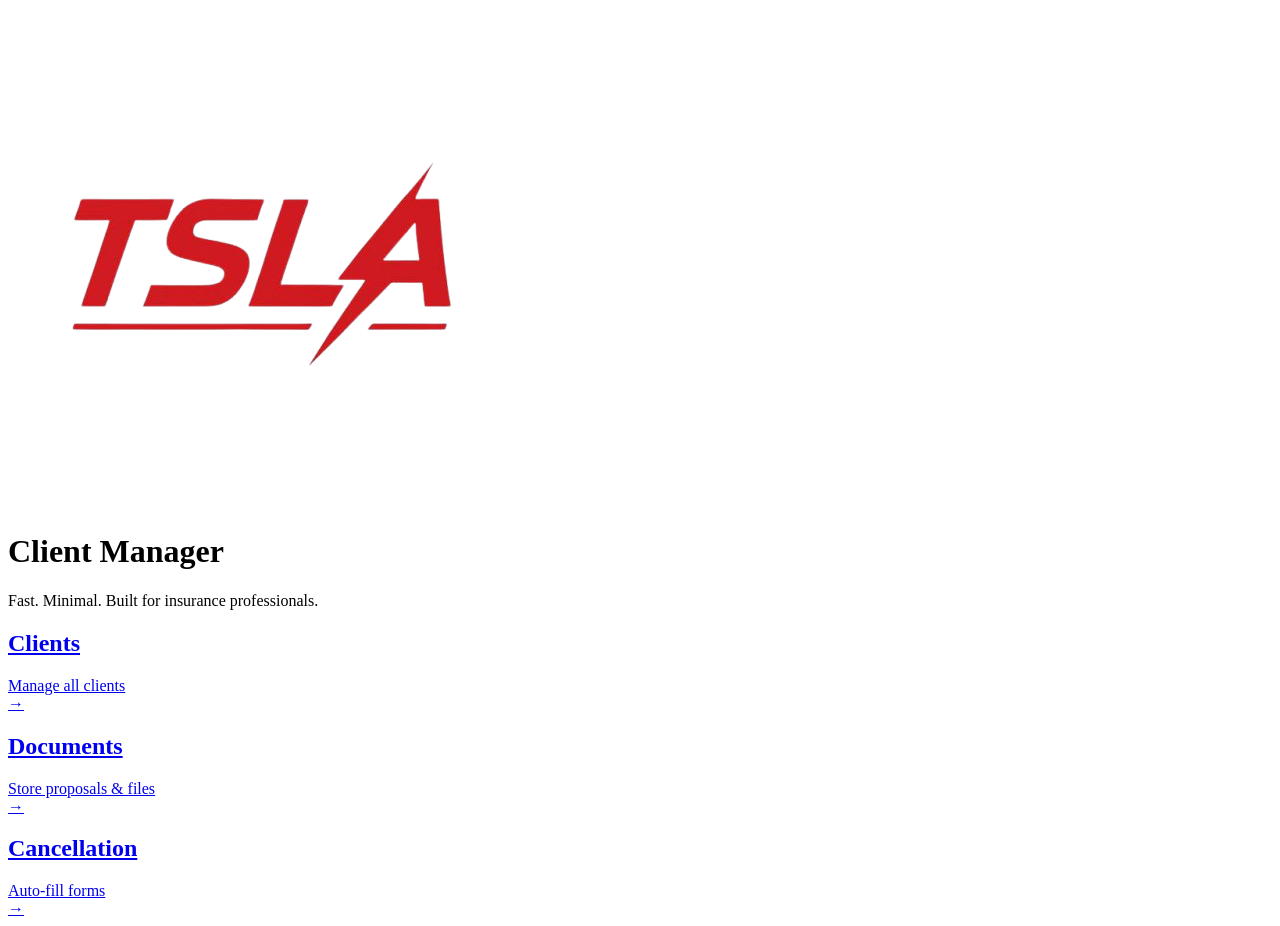
==== index.html @ 49ed08cb "Create index.html" ====
<!DOCTYPE html>
<html lang="en">
<head>
    <meta charset="UTF-8">
    <meta name="viewport" content="width=device-width, initial-scale=1.0">
    <title>TSLA Client Manager</title>

    <link rel="stylesheet" href="css/main.css">
</head>

<body>

<div class="container">

    <header>

        <img src="assets/tslalogo.png" class="logo" alt="TSLA Logo">

        <h1>Client Manager</h1>

        <p>
            Fast. Minimal. Built for insurance professionals.
        </p>

    </header>

    <main>

        <a href="#" class="card">

            <div>

                <h2>Clients</h2>

                <span>Manage all clients</span>

            </div>

            <div class="arrow">

                →

            </div>

        </a>

        <a href="#" class="card">

            <div>

                <h2>Documents</h2>

                <span>Store proposals & files</span>

            </div>

            <div class="arrow">

                →

            </div>

        </a>

        <a href="#" class="card">

            <div>

                <h2>Cancellation</h2>

                <span>Auto-fill forms</span>

            </div>

            <div class="arrow">

                →

            </div>

        </a>

    </main>

</div>

<script src="js/app.js"></script>

</body>
</html>
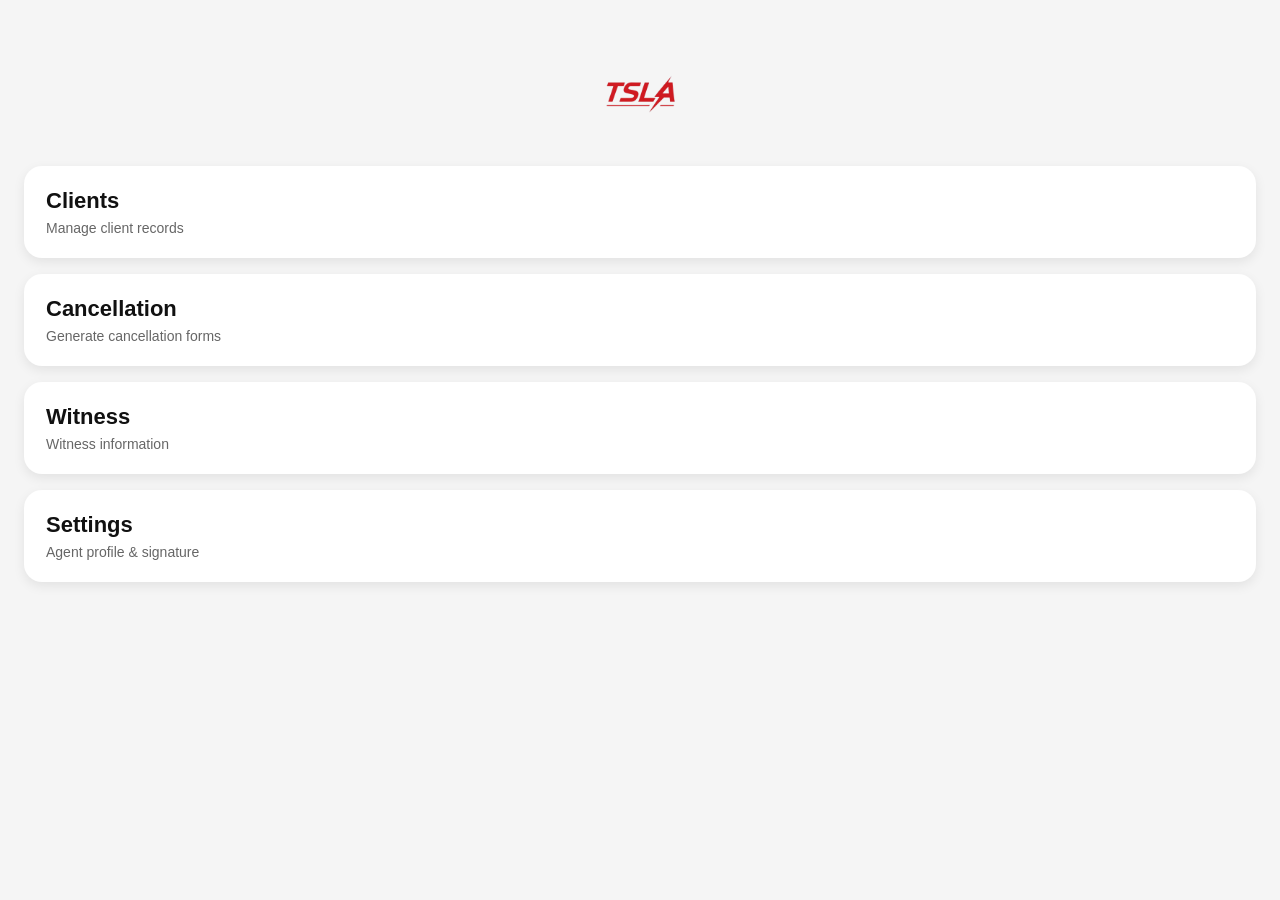
==== commit 06cec626: "Update index.html" ====
--- a/index.html
+++ b/index.html
@@ -1,90 +1,44 @@
 <!DOCTYPE html>
 <html lang="en">
 <head>
-    <meta charset="UTF-8">
-    <meta name="viewport" content="width=device-width, initial-scale=1.0">
-    <title>TSLA Client Manager</title>
-
-    <link rel="stylesheet" href="css/main.css">
+<meta charset="UTF-8">
+<meta name="viewport" content="width=device-width,initial-scale=1">
+<title>TSLA</title>
+<style>
+body{margin:0;font-family:-apple-system,BlinkMacSystemFont,sans-serif;background:#f5f5f5;padding:24px}
+.logo{text-align:center;margin:24px 0}
+.logo img{width:90px}
+.grid{display:grid;gap:16px}
+.card{display:block;background:#fff;padding:22px;border-radius:18px;text-decoration:none;color:#111;box-shadow:0 4px 12px rgba(0,0,0,.08)}
+.title{font-size:22px;font-weight:700;margin-bottom:6px}
+.sub{font-size:14px;color:#666}
+</style>
 </head>
-
 <body>
-
-<div class="container">
-
-    <header>
-
-        <img src="assets/tslalogo.png" class="logo" alt="TSLA Logo">
-
-        <h1>Client Manager</h1>
-
-        <p>
-            Fast. Minimal. Built for insurance professionals.
-        </p>
-
-    </header>
-
-    <main>
-
-        <a href="#" class="card">
-
-            <div>
-
-                <h2>Clients</h2>
-
-                <span>Manage all clients</span>
-
-            </div>
-
-            <div class="arrow">
-
-                →
-
-            </div>
-
-        </a>
-
-        <a href="#" class="card">
-
-            <div>
-
-                <h2>Documents</h2>
-
-                <span>Store proposals & files</span>
-
-            </div>
-
-            <div class="arrow">
-
-                →
-
-            </div>
-
-        </a>
-
-        <a href="#" class="card">
-
-            <div>
-
-                <h2>Cancellation</h2>
-
-                <span>Auto-fill forms</span>
-
-            </div>
-
-            <div class="arrow">
-
-                →
-
-            </div>
-
-        </a>
-
-    </main>
-
+<div class="logo">
+<img src="assets/tslalogo.png" alt="TSLA">
 </div>
 
-<script src="js/app.js"></script>
+<div class="grid">
+<a class="card" href="client.html">
+<div class="title">Clients</div>
+<div class="sub">Manage client records</div>
+</a>
 
+<a class="card" href="cancellation.html">
+<div class="title">Cancellation</div>
+<div class="sub">Generate cancellation forms</div>
+</a>
+
+<a class="card" href="witness.html">
+<div class="title">Witness</div>
+<div class="sub">Witness information</div>
+</a>
+
+<a class="card" href="settings.html">
+<div class="title">Settings</div>
+<div class="sub">Agent profile & signature</div>
+</a>
+</div>
 </body>
 </html>
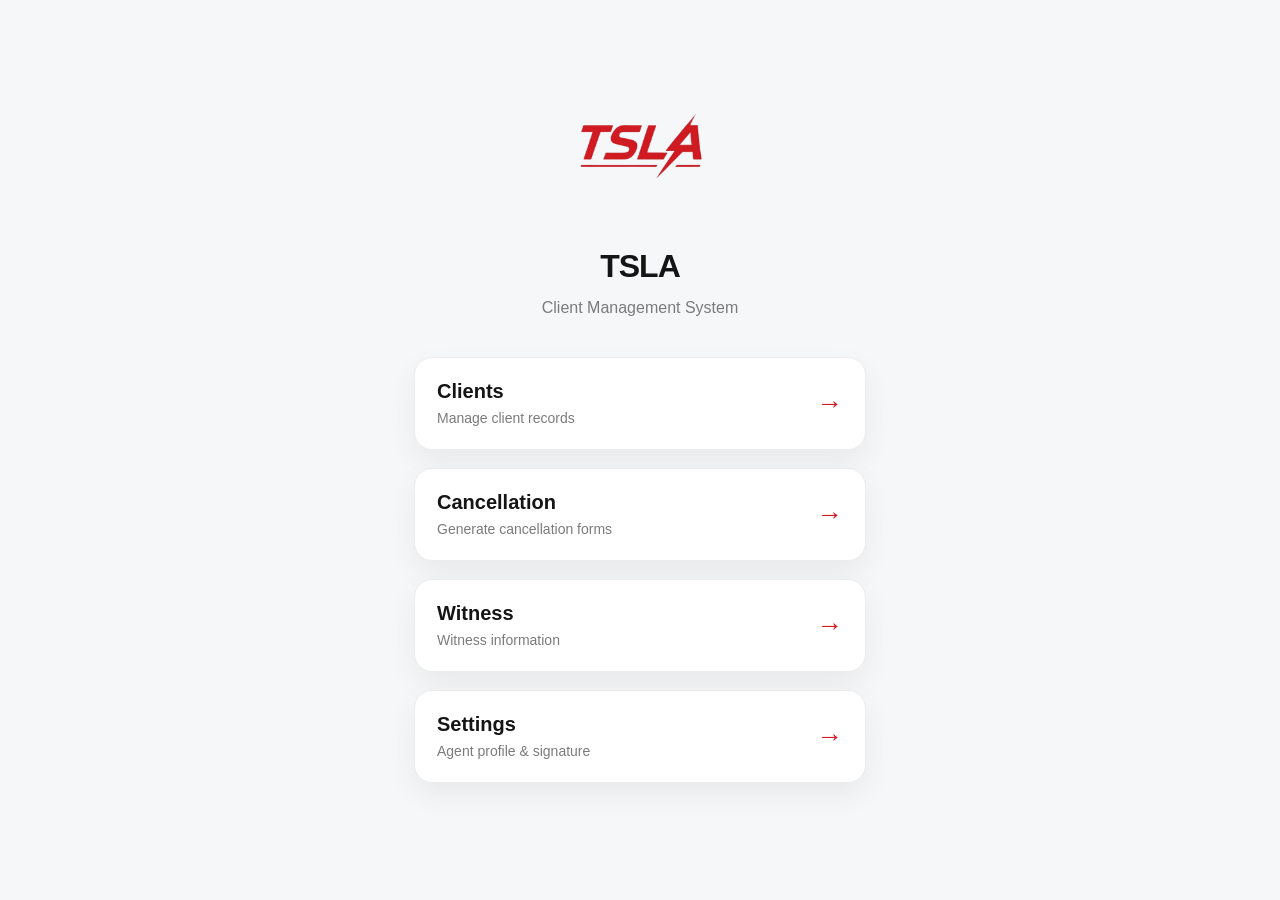
==== commit 68480e01: "Repair and improve TSLA Client Manager - Restore codebase from massive deletions - Implement client-" ====
--- a/index.html
+++ b/index.html
@@ -3,42 +3,50 @@
 <head>
 <meta charset="UTF-8">
 <meta name="viewport" content="width=device-width,initial-scale=1">
-<title>TSLA</title>
-<style>
-body{margin:0;font-family:-apple-system,BlinkMacSystemFont,sans-serif;background:#f5f5f5;padding:24px}
-.logo{text-align:center;margin:24px 0}
-.logo img{width:90px}
-.grid{display:grid;gap:16px}
-.card{display:block;background:#fff;padding:22px;border-radius:18px;text-decoration:none;color:#111;box-shadow:0 4px 12px rgba(0,0,0,.08)}
-.title{font-size:22px;font-weight:700;margin-bottom:6px}
-.sub{font-size:14px;color:#666}
-</style>
+<title>TSLA Client Manager</title>
+<link rel="stylesheet" href="css/main.css">
 </head>
 <body>
-<div class="logo">
-<img src="assets/tslalogo.png" alt="TSLA">
-</div>
+<div class="container">
+    <header>
+        <img src="assets/tslalogo.png" alt="TSLA" class="logo">
+        <h1>TSLA</h1>
+        <p>Client Management System</p>
+    </header>
 
-<div class="grid">
-<a class="card" href="client.html">
-<div class="title">Clients</div>
-<div class="sub">Manage client records</div>
-</a>
+    <main>
+        <a class="card" href="client.html">
+            <div>
+                <h2>Clients</h2>
+                <span>Manage client records</span>
+            </div>
+            <div class="arrow">→</div>
+        </a>
 
-<a class="card" href="cancellation.html">
-<div class="title">Cancellation</div>
-<div class="sub">Generate cancellation forms</div>
-</a>
+        <a class="card" href="cancellation.html">
+            <div>
+                <h2>Cancellation</h2>
+                <span>Generate cancellation forms</span>
+            </div>
+            <div class="arrow">→</div>
+        </a>
 
-<a class="card" href="witness.html">
-<div class="title">Witness</div>
-<div class="sub">Witness information</div>
-</a>
+        <a class="card" href="witness.html">
+            <div>
+                <h2>Witness</h2>
+                <span>Witness information</span>
+            </div>
+            <div class="arrow">→</div>
+        </a>
 
-<a class="card" href="settings.html">
-<div class="title">Settings</div>
-<div class="sub">Agent profile & signature</div>
-</a>
+        <a class="card" href="settings.html">
+            <div>
+                <h2>Settings</h2>
+                <span>Agent profile & signature</span>
+            </div>
+            <div class="arrow">→</div>
+        </a>
+    </main>
 </div>
 </body>
 </html>
--- a/css/main.css
+++ b/css/main.css
@@ -0,0 +1,182 @@
+:root{
+
+    --primary:#d71920;
+    --background:#f6f7f9;
+    --surface:#ffffff;
+
+    --text:#151515;
+    --muted:#7b7b7b;
+
+    --border:#ececec;
+
+    --radius:18px;
+
+    --shadow:0 12px 30px rgba(0,0,0,.06);
+
+}
+
+*{
+
+    margin:0;
+    padding:0;
+
+    box-sizing:border-box;
+
+    font-family:
+    Inter,
+    -apple-system,
+    BlinkMacSystemFont,
+    "Segoe UI",
+    sans-serif;
+
+}
+
+body{
+
+    background:var(--background);
+
+    color:var(--text);
+
+    min-height:100vh;
+
+}
+
+.container{
+
+    max-width:500px;
+
+    margin:auto;
+
+    padding:24px;
+
+}
+
+header{
+
+    text-align:center;
+
+    margin-top:40px;
+
+    margin-bottom:36px;
+
+}
+
+.logo{
+
+    width:160px;
+
+    margin-bottom:20px;
+
+}
+
+h1{
+
+    font-size:32px;
+
+    font-weight:700;
+
+    letter-spacing:-1px;
+
+}
+
+header p{
+
+    margin-top:10px;
+
+    color:var(--muted);
+
+    line-height:1.6;
+
+}
+
+main{
+
+    display:flex;
+
+    flex-direction:column;
+
+    gap:18px;
+
+}
+
+.card{
+
+    background:var(--surface);
+
+    border:1px solid var(--border);
+
+    border-radius:var(--radius);
+
+    box-shadow:var(--shadow);
+
+    padding:22px;
+
+    display:flex;
+
+    justify-content:space-between;
+
+    align-items:center;
+
+    text-decoration:none;
+
+    color:inherit;
+
+    transition:.25s;
+
+}
+
+.card:hover{
+
+    transform:translateY(-4px);
+
+    border-color:var(--primary);
+
+}
+
+.card h2{
+
+    font-size:20px;
+
+    margin-bottom:6px;
+
+}
+
+.card span{
+
+    color:var(--muted);
+
+    font-size:14px;
+
+}
+
+.arrow{
+
+    color:var(--primary);
+
+    font-size:26px;
+
+    font-weight:700;
+
+}
+
+@media(max-width:480px){
+
+    .container{
+
+        padding:18px;
+
+    }
+
+    .logo{
+
+        width:140px;
+
+    }
+
+    h1{
+
+        font-size:28px;
+
+    }
+
+}
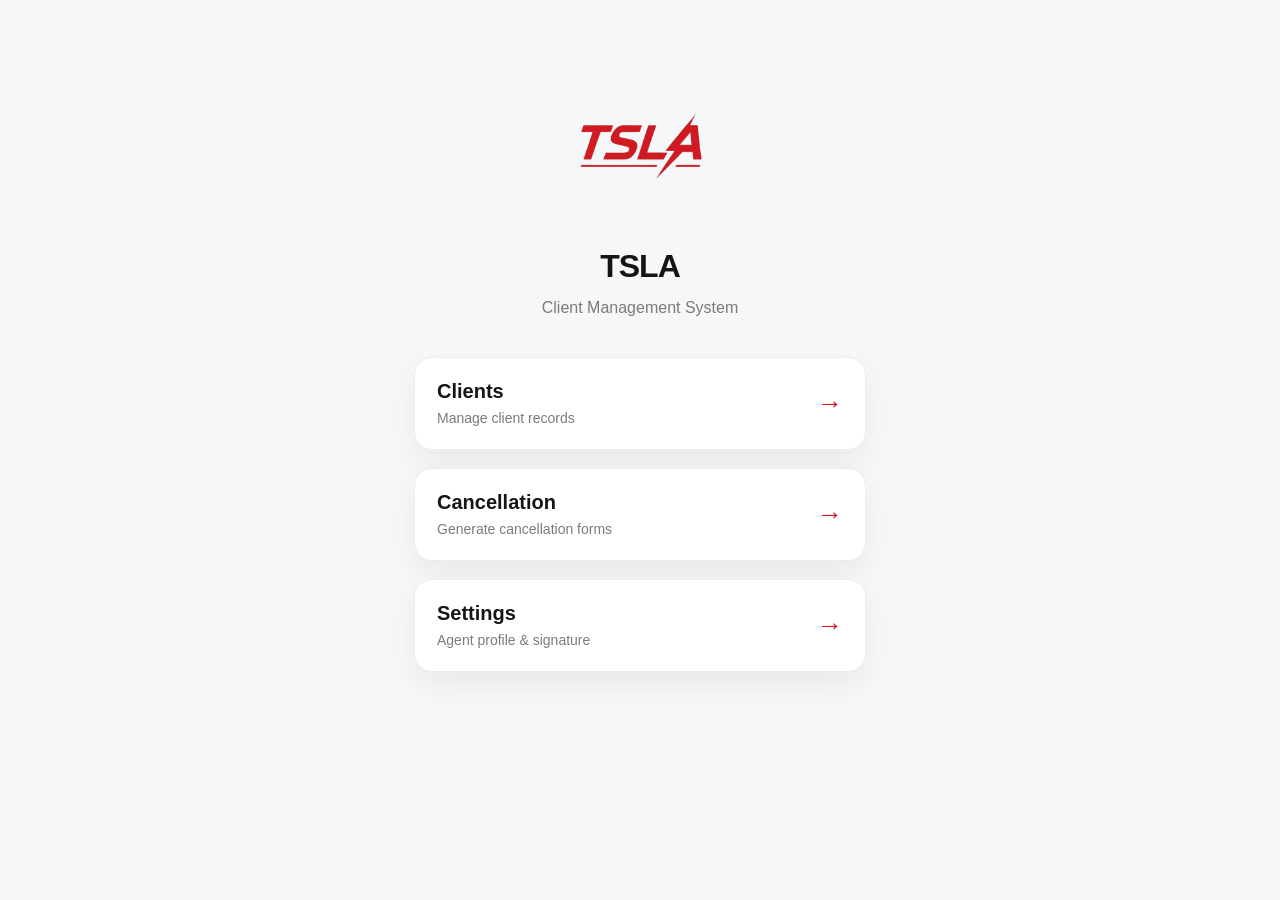
==== commit 7ee36470: "Merge Witness into Settings with saveable default witness & agent - Remove Witness card from index.h" ====
--- a/index.html
+++ b/index.html
@@ -31,14 +31,6 @@
             <div class="arrow">→</div>
         </a>
 
-        <a class="card" href="witness.html">
-            <div>
-                <h2>Witness</h2>
-                <span>Witness information</span>
-            </div>
-            <div class="arrow">→</div>
-        </a>
-
         <a class="card" href="settings.html">
             <div>
                 <h2>Settings</h2>
